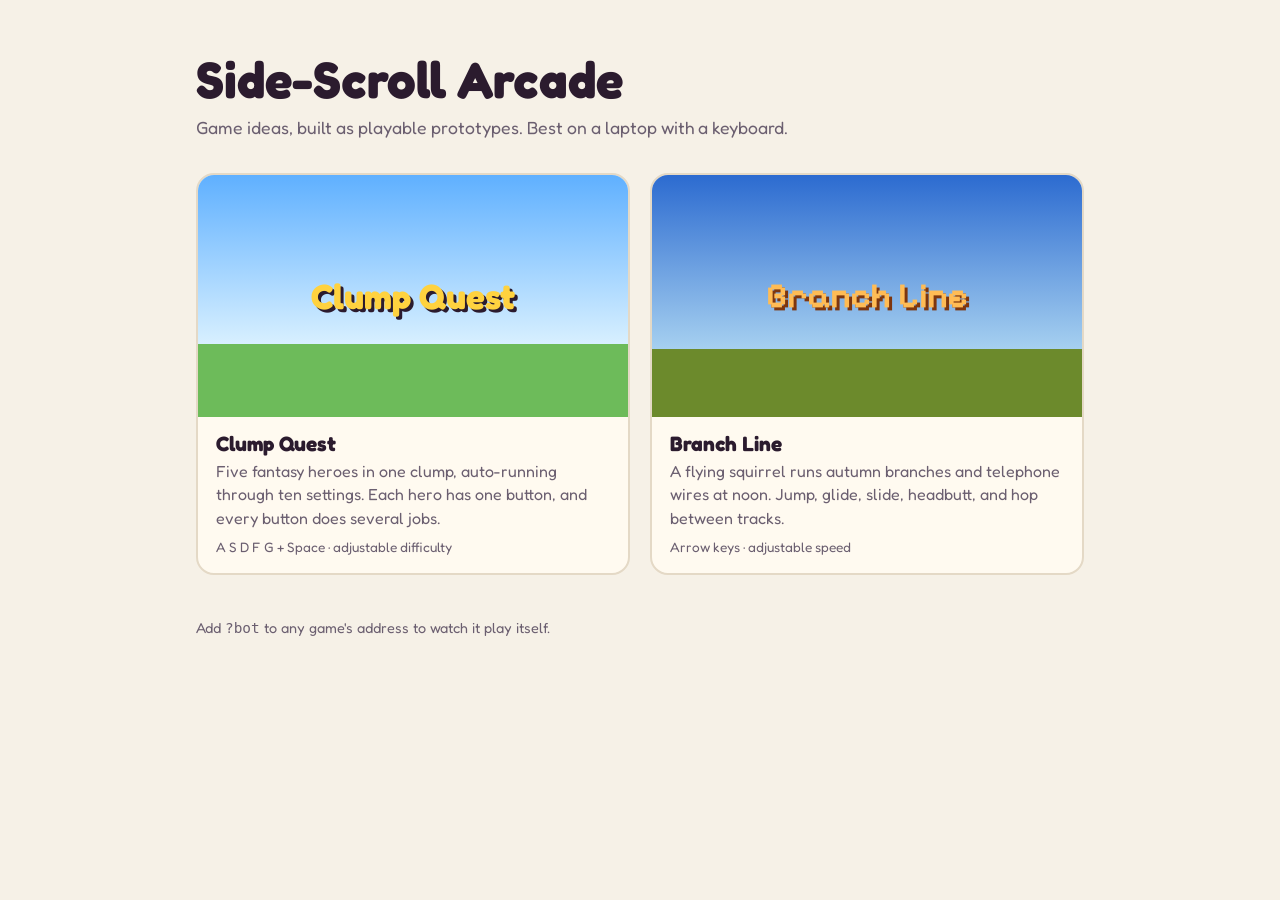
==== index.html @ fb57d415 "Side-Scroll Arcade: gallery with Clump Quest and Branch Line Each game lives in its own folder; shar" ====
<!doctype html>
<html lang="en">
<head>
<meta charset="utf-8">
<meta name="viewport" content="width=device-width, initial-scale=1">
<title>Side-Scroll Arcade</title>
<link rel="icon" href="data:,">
<link rel="preconnect" href="https://fonts.googleapis.com">
<link rel="preconnect" href="https://fonts.gstatic.com" crossorigin>
<link href="https://fonts.googleapis.com/css2?family=Fredoka:wght@400;600;700&family=Pixelify+Sans:wght@700&display=swap" rel="stylesheet">
<style>
  :root { --bg: #16121f; --card: #241d33; --ink: #f4efe6; --dim: #b7aec6; --line: #3a3050; }
  @media (prefers-color-scheme: light) { :root:not([data-theme="dark"]) { --bg: #f6f1e7; --card: #fffaf0; --ink: #2b1b2e; --dim: #6b5f70; --line: #e4d9c6; } }
  * { box-sizing: border-box; }
  body { margin: 0; background: var(--bg); color: var(--ink); font-family: Fredoka, system-ui, sans-serif; }
  main { max-width: 920px; margin: 0 auto; padding: 48px 16px 64px; }
  h1 { font-size: clamp(2rem, 6vw, 3.2rem); margin: 0; }
  .lede { color: var(--dim); font-size: 1.1rem; margin: .4em 0 2em; }
  .grid { display: grid; grid-template-columns: repeat(auto-fit, minmax(260px, 1fr)); gap: 20px; }
  a.card { display: block; text-decoration: none; color: inherit; background: var(--card); border: 2px solid var(--line); border-radius: 18px; overflow: hidden; transition: transform .15s, box-shadow .15s; }
  a.card:hover, a.card:focus-visible { transform: translateY(-3px); box-shadow: 0 10px 0 rgba(0,0,0,.18); }
  .art { aspect-ratio: 16 / 9; display: flex; align-items: center; justify-content: center; font-size: 2.2rem; font-weight: 700; }
  .clump .art { background: linear-gradient(#5fb0ff, #d8f0ff 70%, #6dbb5a 70%); color: #2b1b2e; }
  .clump .art span { color: #ffd23f; text-shadow: 3px 3px 0 #2b1b2e; }
  .branch .art { background: linear-gradient(#2c6bd0, #a6d0f0 72%, #6c8a2c 72%); font-family: "Pixelify Sans", monospace; }
  .branch .art span { color: #ffbc55; text-shadow: 3px 3px 0 #7e360e; }
  .body { padding: 14px 18px 18px; }
  .body h2 { margin: 0 0 .2em; font-size: 1.3rem; }
  .body p { margin: 0; color: var(--dim); line-height: 1.45; }
  .tags { margin-top: .7em; font-size: .85rem; color: var(--dim); }
  footer { margin-top: 3em; color: var(--dim); font-size: .9rem; }
</style>
</head>
<body>
<main>
  <h1>Side-Scroll Arcade</h1>
  <p class="lede">Game ideas, built as playable prototypes. Best on a laptop with a keyboard.</p>
  <div class="grid">
    <a class="card clump" href="clump-quest/">
      <div class="art"><span>Clump Quest</span></div>
      <div class="body">
        <h2>Clump Quest</h2>
        <p>Five fantasy heroes in one clump, auto-running through ten settings. Each hero has one button, and every button does several jobs.</p>
        <div class="tags">A S D F G + Space · adjustable difficulty</div>
      </div>
    </a>
    <a class="card branch" href="branch-line/">
      <div class="art"><span>Branch Line</span></div>
      <div class="body">
        <h2>Branch Line</h2>
        <p>A flying squirrel runs autumn branches and telephone wires at noon. Jump, glide, slide, headbutt, and hop between tracks.</p>
        <div class="tags">Arrow keys · adjustable speed</div>
      </div>
    </a>
  </div>
  <footer>Add <code>?bot</code> to any game's address to watch it play itself.</footer>
</main>
</body>
</html>
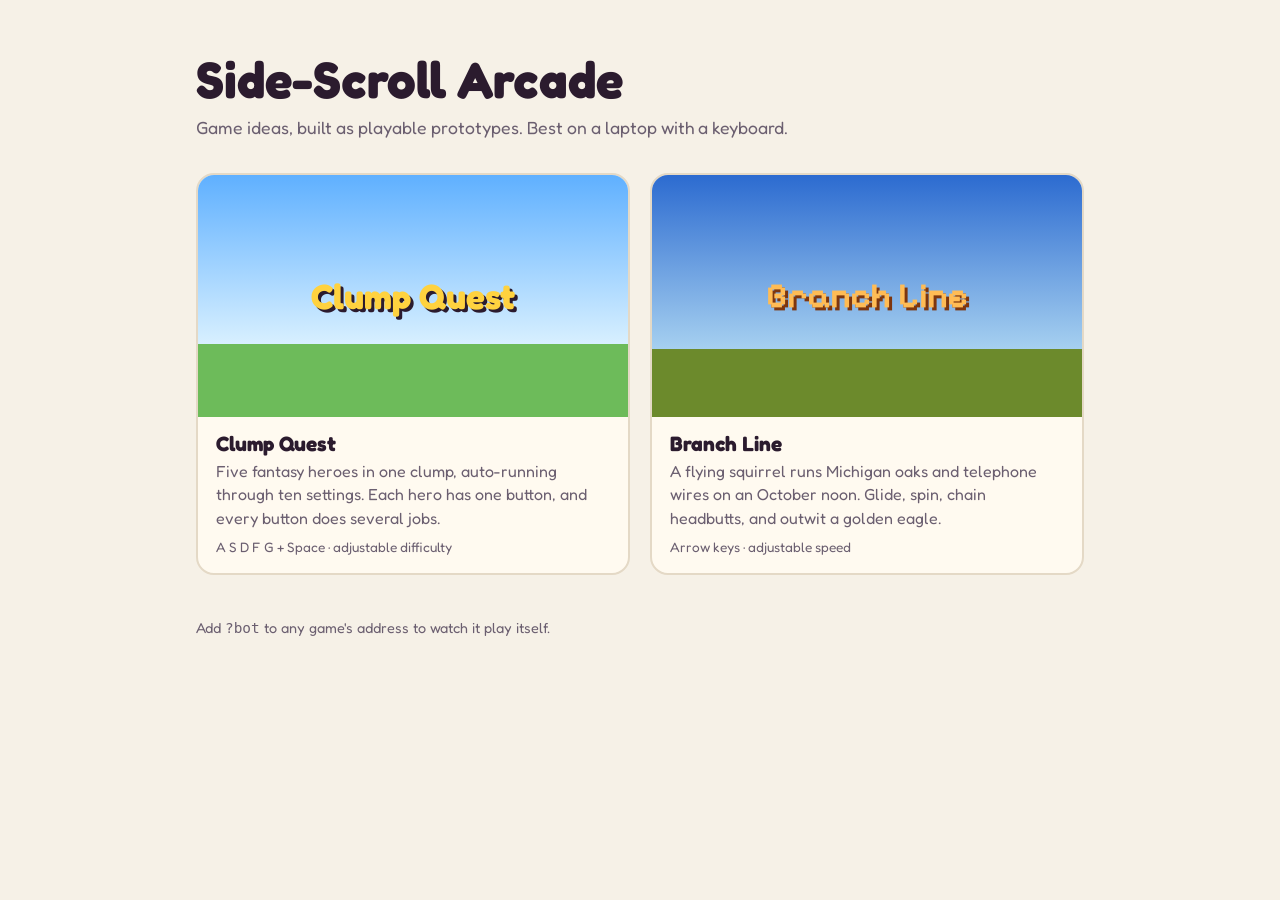
==== commit 9ef0f6f2: "Branch Line round 2: Michigan oaks and wildlife, golden eagle, glide spin - Bare Michigan oaks (red," ====
--- a/index.html
+++ b/index.html
@@ -48,7 +48,7 @@
       <div class="art"><span>Branch Line</span></div>
       <div class="body">
         <h2>Branch Line</h2>
-        <p>A flying squirrel runs autumn branches and telephone wires at noon. Jump, glide, slide, headbutt, and hop between tracks.</p>
+        <p>A flying squirrel runs Michigan oaks and telephone wires on an October noon. Glide, spin, chain headbutts, and outwit a golden eagle.</p>
         <div class="tags">Arrow keys · adjustable speed</div>
       </div>
     </a>
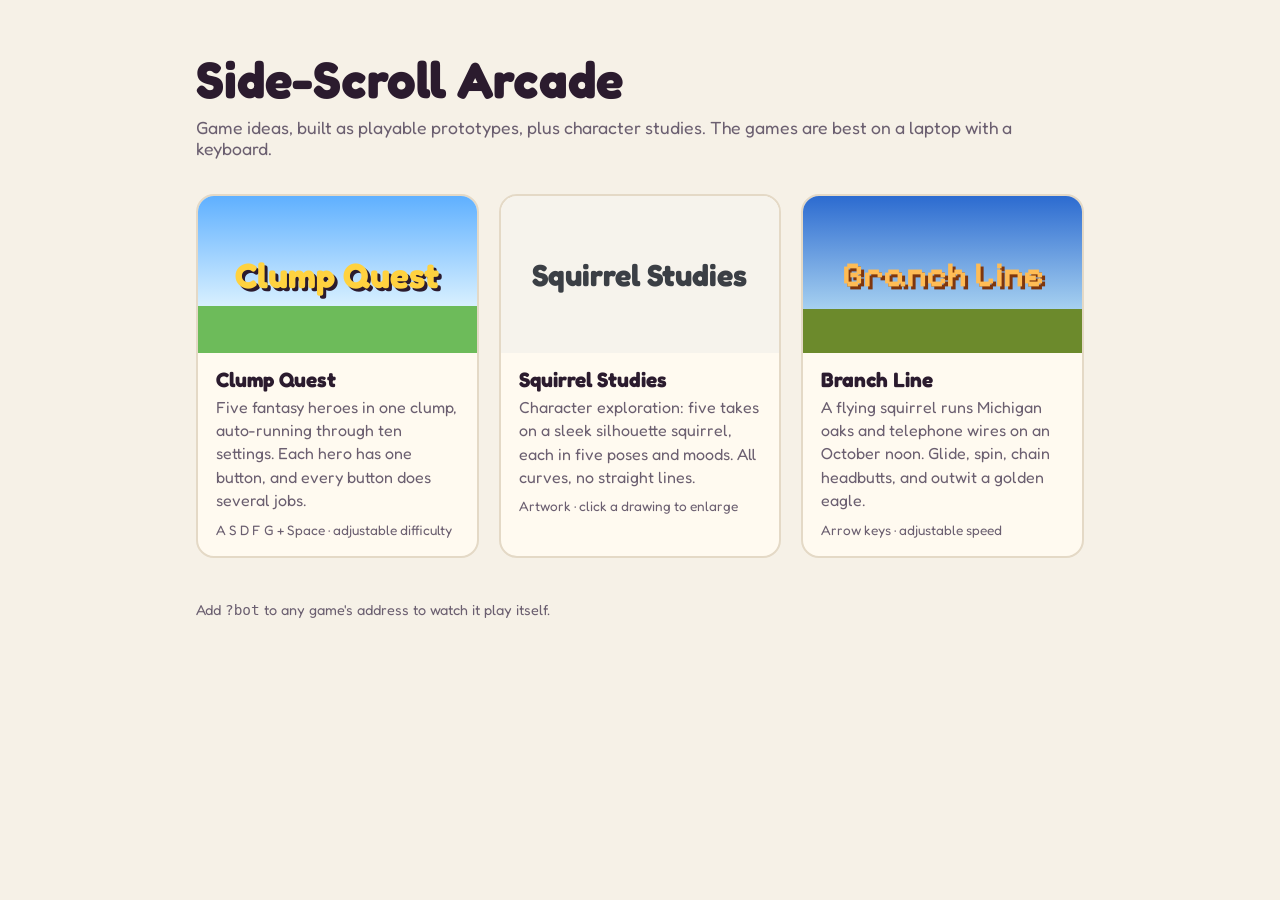
==== commit fff2e06f: "Squirrel Studies: five vector takes on the character in five poses A spline rig (no straight lines; " ====
--- a/index.html
+++ b/index.html
@@ -24,6 +24,8 @@
   .clump .art span { color: #ffd23f; text-shadow: 3px 3px 0 #2b1b2e; }
   .branch .art { background: linear-gradient(#2c6bd0, #a6d0f0 72%, #6c8a2c 72%); font-family: "Pixelify Sans", monospace; }
   .branch .art span { color: #ffbc55; text-shadow: 3px 3px 0 #7e360e; }
+  .studies .art { background: #f6f3ec; }
+  .studies .art span { color: #3b3f45; font-size: 1.9rem; }
   .body { padding: 14px 18px 18px; }
   .body h2 { margin: 0 0 .2em; font-size: 1.3rem; }
   .body p { margin: 0; color: var(--dim); line-height: 1.45; }
@@ -34,7 +36,7 @@
 <body>
 <main>
   <h1>Side-Scroll Arcade</h1>
-  <p class="lede">Game ideas, built as playable prototypes. Best on a laptop with a keyboard.</p>
+  <p class="lede">Game ideas, built as playable prototypes, plus character studies. The games are best on a laptop with a keyboard.</p>
   <div class="grid">
     <a class="card clump" href="clump-quest/">
       <div class="art"><span>Clump Quest</span></div>
@@ -42,6 +44,14 @@
         <h2>Clump Quest</h2>
         <p>Five fantasy heroes in one clump, auto-running through ten settings. Each hero has one button, and every button does several jobs.</p>
         <div class="tags">A S D F G + Space · adjustable difficulty</div>
+      </div>
+    </a>
+    <a class="card studies" href="squirrel-studies/">
+      <div class="art"><span>Squirrel Studies</span></div>
+      <div class="body">
+        <h2>Squirrel Studies</h2>
+        <p>Character exploration: five takes on a sleek silhouette squirrel, each in five poses and moods. All curves, no straight lines.</p>
+        <div class="tags">Artwork · click a drawing to enlarge</div>
       </div>
     </a>
     <a class="card branch" href="branch-line/">
